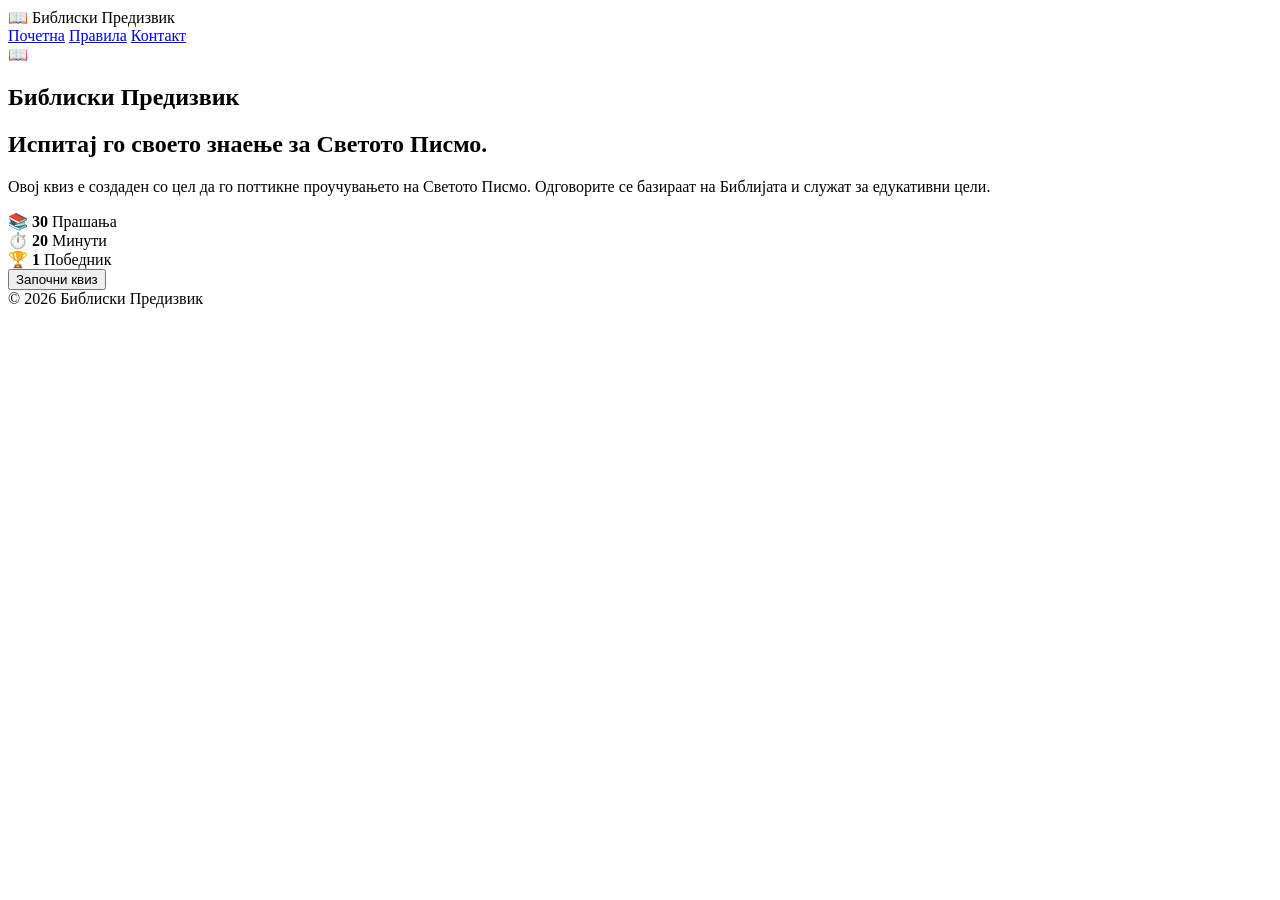
==== index.html @ 4447a6bd "Create homepage" ====
<!DOCTYPE html>
<html lang="mk">
<head>
    <meta charset="UTF-8">
    <meta name="viewport" content="width=device-width, initial-scale=1.0">
    <title>Библиски Предизвик</title>

    <link rel="stylesheet" href="style.css">
</head>

<body>

<header>
    <div class="logo">
        📖
        <span>Библиски Предизвик</span>
    </div>

    <nav>
        <a href="#">Почетна</a>
        <a href="#">Правила</a>
        <a href="#">Контакт</a>
    </nav>
</header>


<section class="hero">

    <div class="bible-icon">
        📖
    </div>

    <h1>Библиски Предизвик</h1>

    <h2>
        Испитај го своето знаење за Светото Писмо.
    </h2>


    <p>
        Овој квиз е создаден со цел да го поттикне 
        проучувањето на Светото Писмо.
        Одговорите се базираат на Библијата 
        и служат за едукативни цели.
    </p>


    <div class="info">

        <div>
            📚
            <strong>30</strong>
            <span>Прашања</span>
        </div>

        <div>
            ⏱️
            <strong>20</strong>
            <span>Минути</span>
        </div>

        <div>
            🏆
            <strong>1</strong>
            <span>Победник</span>
        </div>

    </div>


    <button>
        Започни квиз
    </button>


</section>


<footer>

© 2026 Библиски Предизвик

</footer>


</body>
</html>
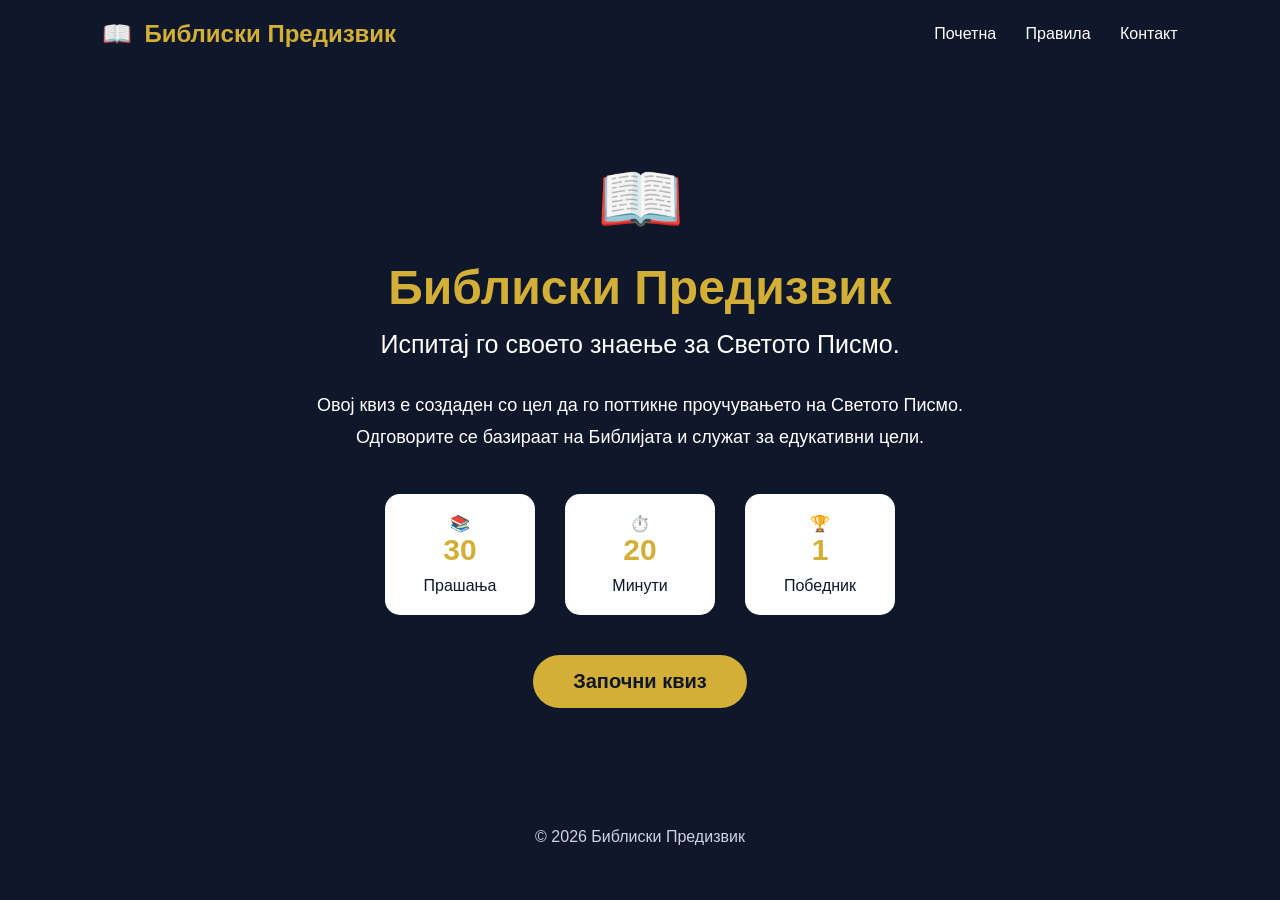
==== commit 7c8e76d6: "Connect start button to registration" ====
--- a/index.html
+++ b/index.html
@@ -68,9 +68,11 @@
     </div>
 
 
+<a href="register.html">
     <button>
         Започни квиз
     </button>
+</a>
 
 
 </section>
--- a/style.css
+++ b/style.css
@@ -0,0 +1,184 @@
+* {
+    margin: 0;
+    padding: 0;
+    box-sizing: border-box;
+}
+
+
+body {
+    font-family: Arial, sans-serif;
+    background: #0f172a;
+    color: white;
+    min-height: 100vh;
+}
+
+
+/* HEADER */
+
+header {
+    width: 100%;
+    padding: 20px 8%;
+    display: flex;
+    justify-content: space-between;
+    align-items: center;
+}
+
+
+.logo {
+    display: flex;
+    align-items: center;
+    gap: 12px;
+    font-size: 24px;
+    font-weight: bold;
+    color: #d4af37;
+}
+
+
+nav a {
+    color: white;
+    text-decoration: none;
+    margin-left: 25px;
+    font-size: 16px;
+}
+
+
+nav a:hover {
+    color: #d4af37;
+}
+
+
+/* HERO SECTION */
+
+.hero {
+    text-align: center;
+    max-width: 900px;
+    margin: 60px auto;
+    padding: 30px;
+}
+
+
+.bible-icon {
+    font-size: 70px;
+}
+
+
+h1 {
+    margin-top: 20px;
+    font-size: 48px;
+    color: #d4af37;
+}
+
+
+h2 {
+    margin-top: 15px;
+    font-size: 25px;
+    font-weight: normal;
+}
+
+
+p {
+    margin: 30px auto;
+    line-height: 1.8;
+    font-size: 18px;
+    max-width: 700px;
+}
+
+
+/* INFO BOXES */
+
+.info {
+    display: flex;
+    justify-content: center;
+    gap: 30px;
+    margin: 40px 0;
+}
+
+
+.info div {
+    background: white;
+    color: #0f172a;
+    width: 150px;
+    padding: 20px;
+    border-radius: 15px;
+}
+
+
+.info strong {
+    display: block;
+    font-size: 30px;
+    color: #d4af37;
+}
+
+
+.info span {
+    display: block;
+    margin-top: 10px;
+}
+
+
+/* BUTTON */
+
+button {
+
+    background: #d4af37;
+    color: #0f172a;
+
+    border: none;
+    padding: 15px 40px;
+
+    font-size: 20px;
+    font-weight: bold;
+
+    border-radius: 30px;
+
+    cursor: pointer;
+}
+
+
+button:hover {
+
+    transform: scale(1.05);
+
+}
+
+
+/* FOOTER */
+
+footer {
+
+    text-align: center;
+
+    padding: 30px;
+
+    color: #cbd5e1;
+
+}
+
+
+/* MOBILE */
+
+@media(max-width:700px){
+
+header{
+
+    flex-direction: column;
+    gap:20px;
+
+}
+
+
+h1{
+
+    font-size:35px;
+
+}
+
+
+.info{
+
+    flex-direction: column;
+    align-items:center;
+
+}
+
+}
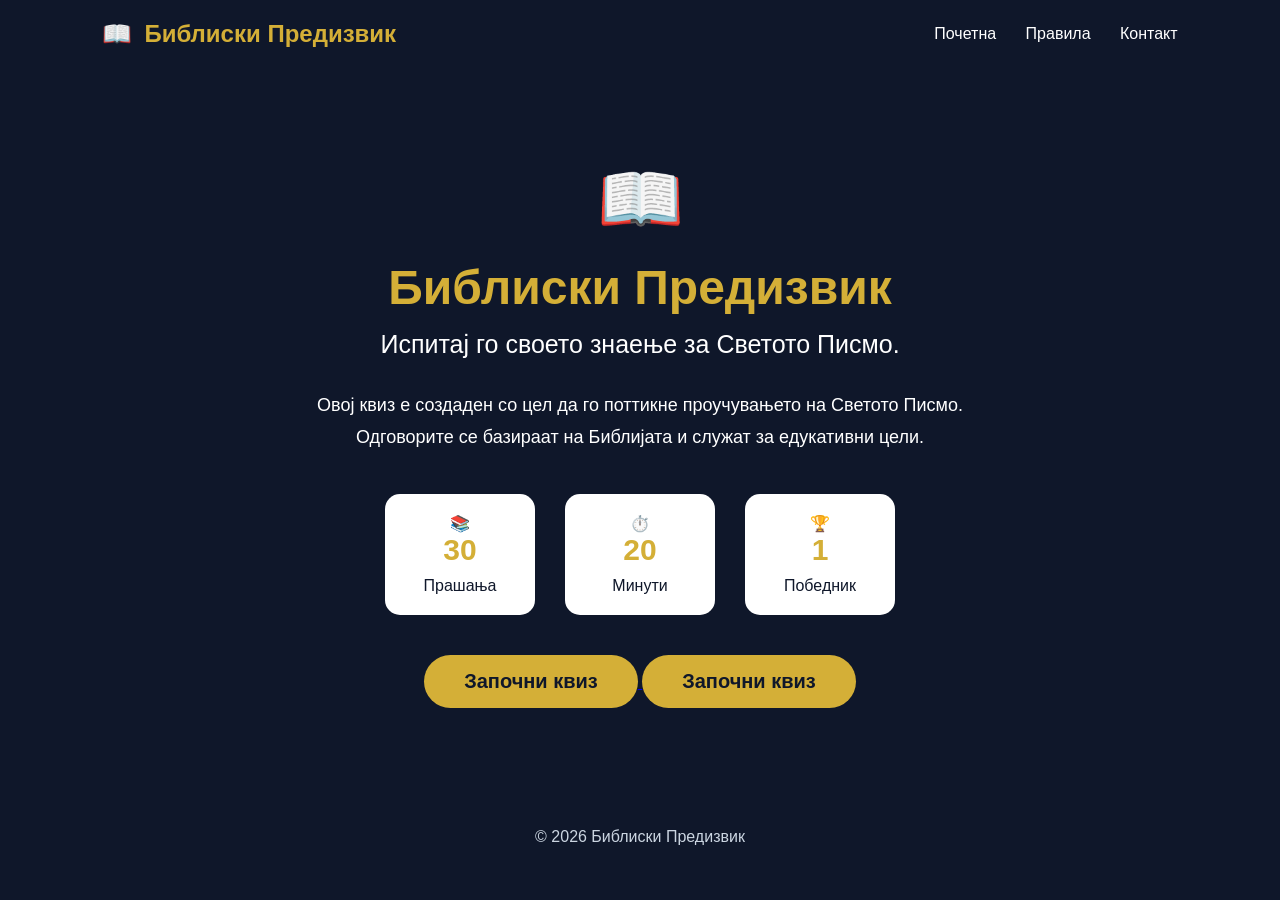
==== commit 36867ec3: "Fix registration link" ====
--- a/index.html
+++ b/index.html
@@ -65,7 +65,11 @@
             <span>Победник</span>
         </div>
 
-    </div>
+    </div><a href="register.html">
+    <button>
+        Започни квиз
+    </button>
+</a>
 
 
 <a href="register.html">
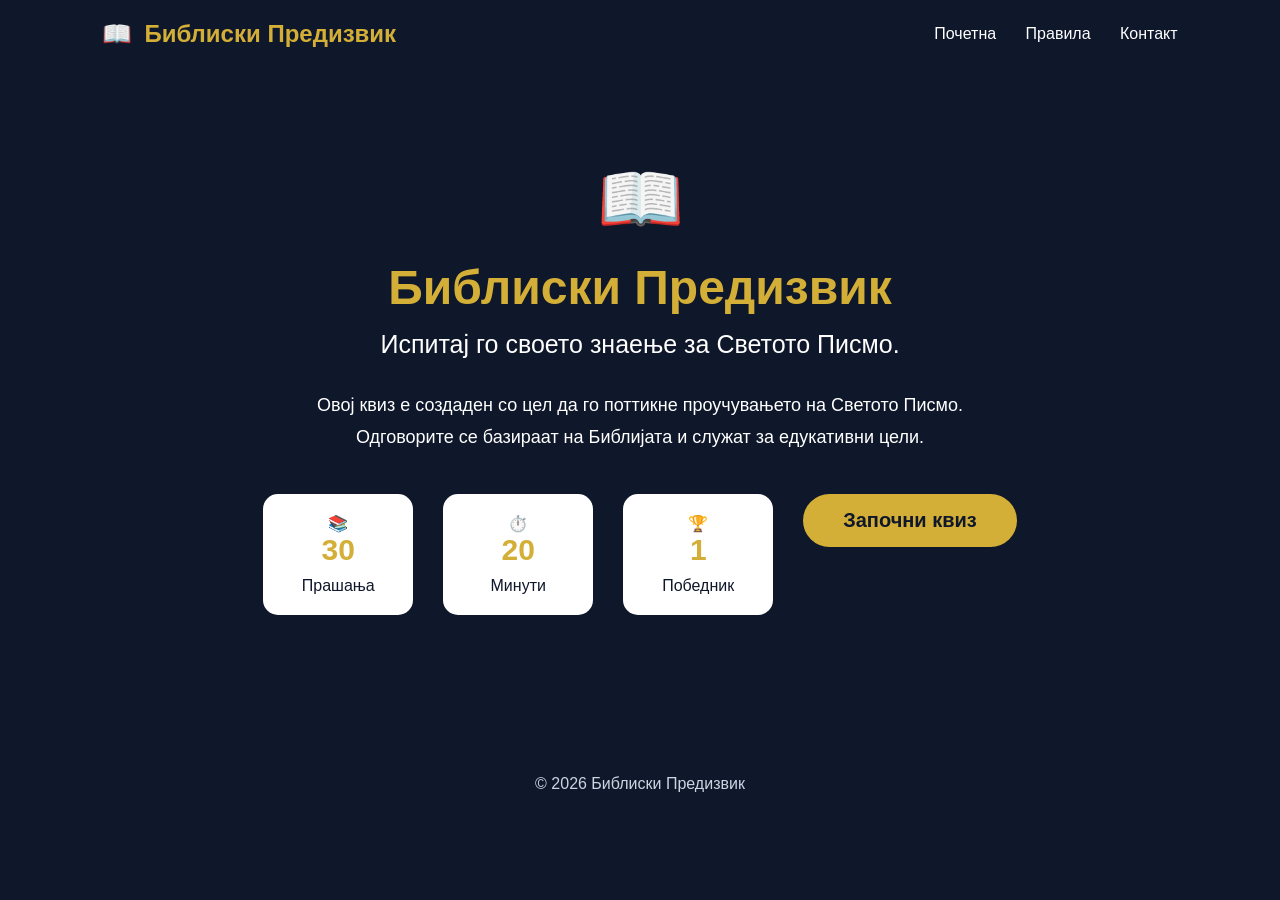
==== commit 6ba1dbd9: "Remove duplicate start button" ====
--- a/index.html
+++ b/index.html
@@ -65,12 +65,6 @@
             <span>Победник</span>
         </div>
 
-    </div><a href="register.html">
-    <button>
-        Започни квиз
-    </button>
-</a>
-
 
 <a href="register.html">
     <button>
